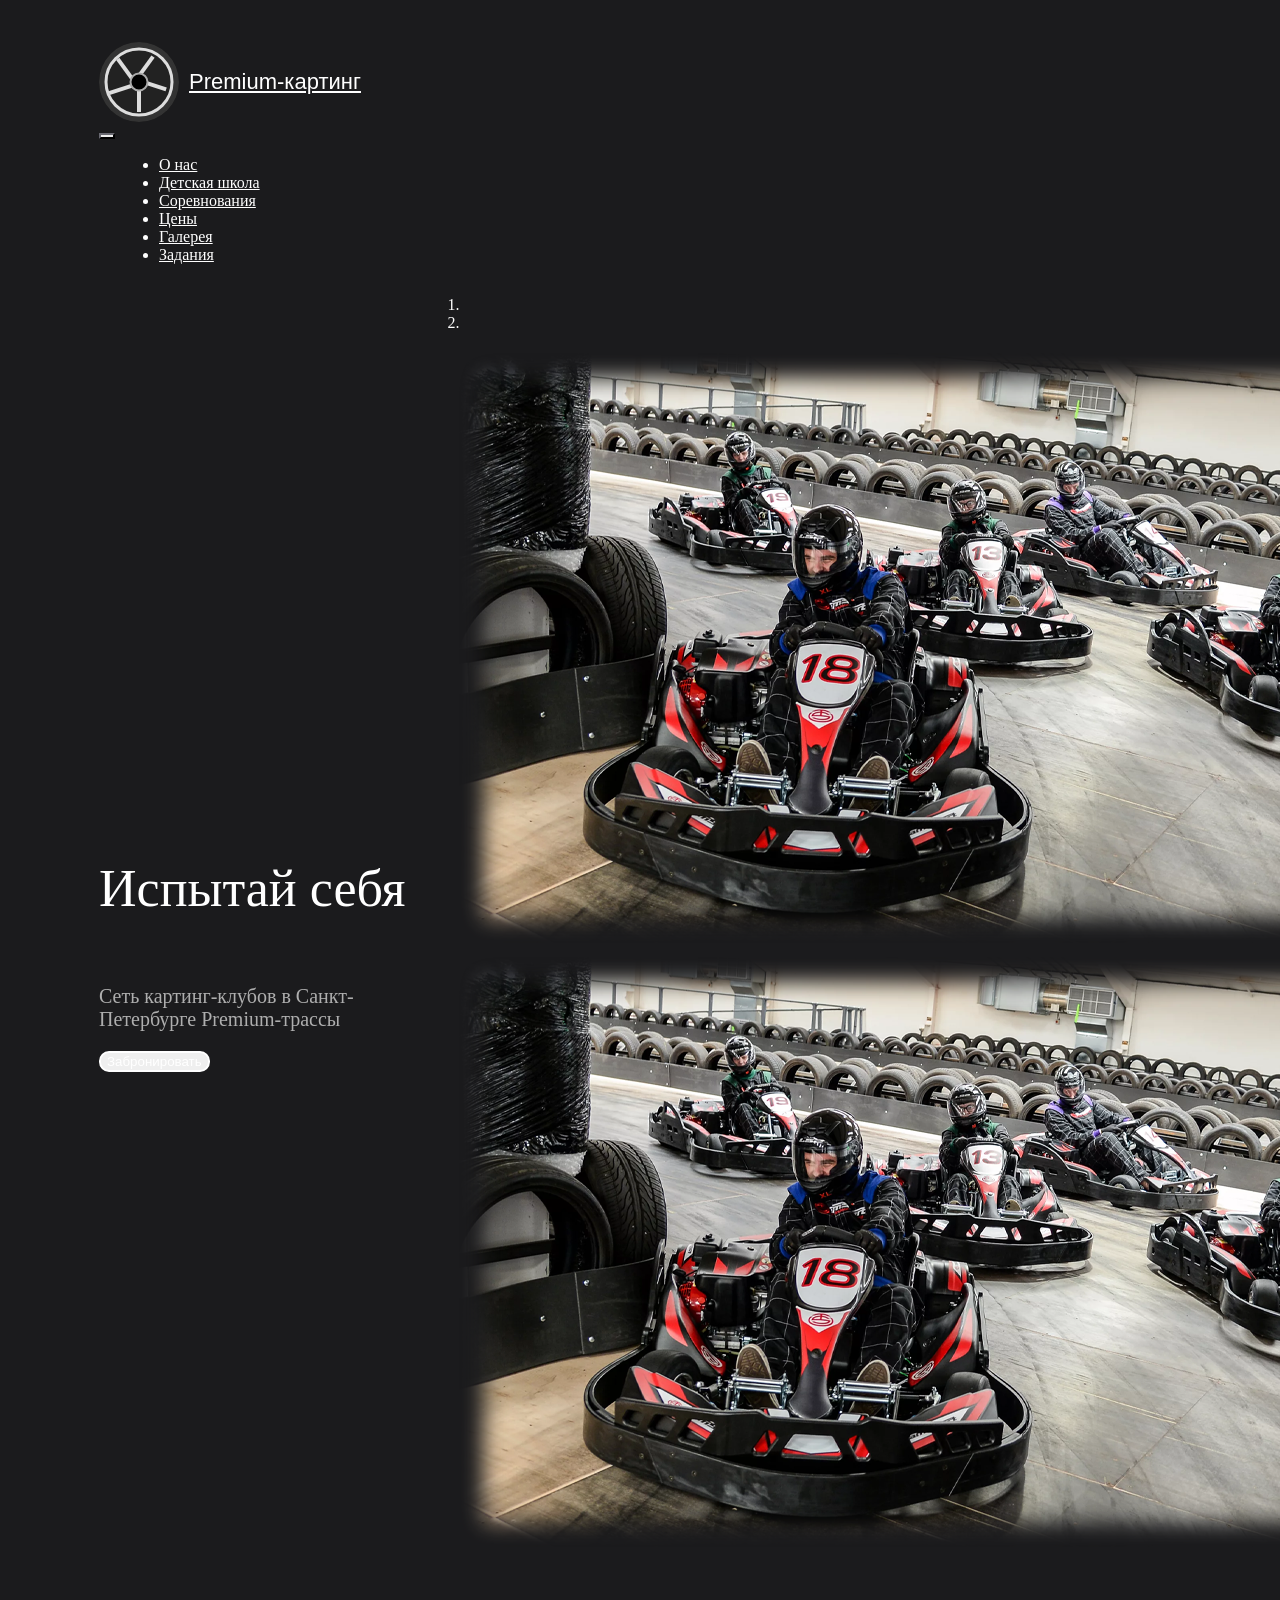
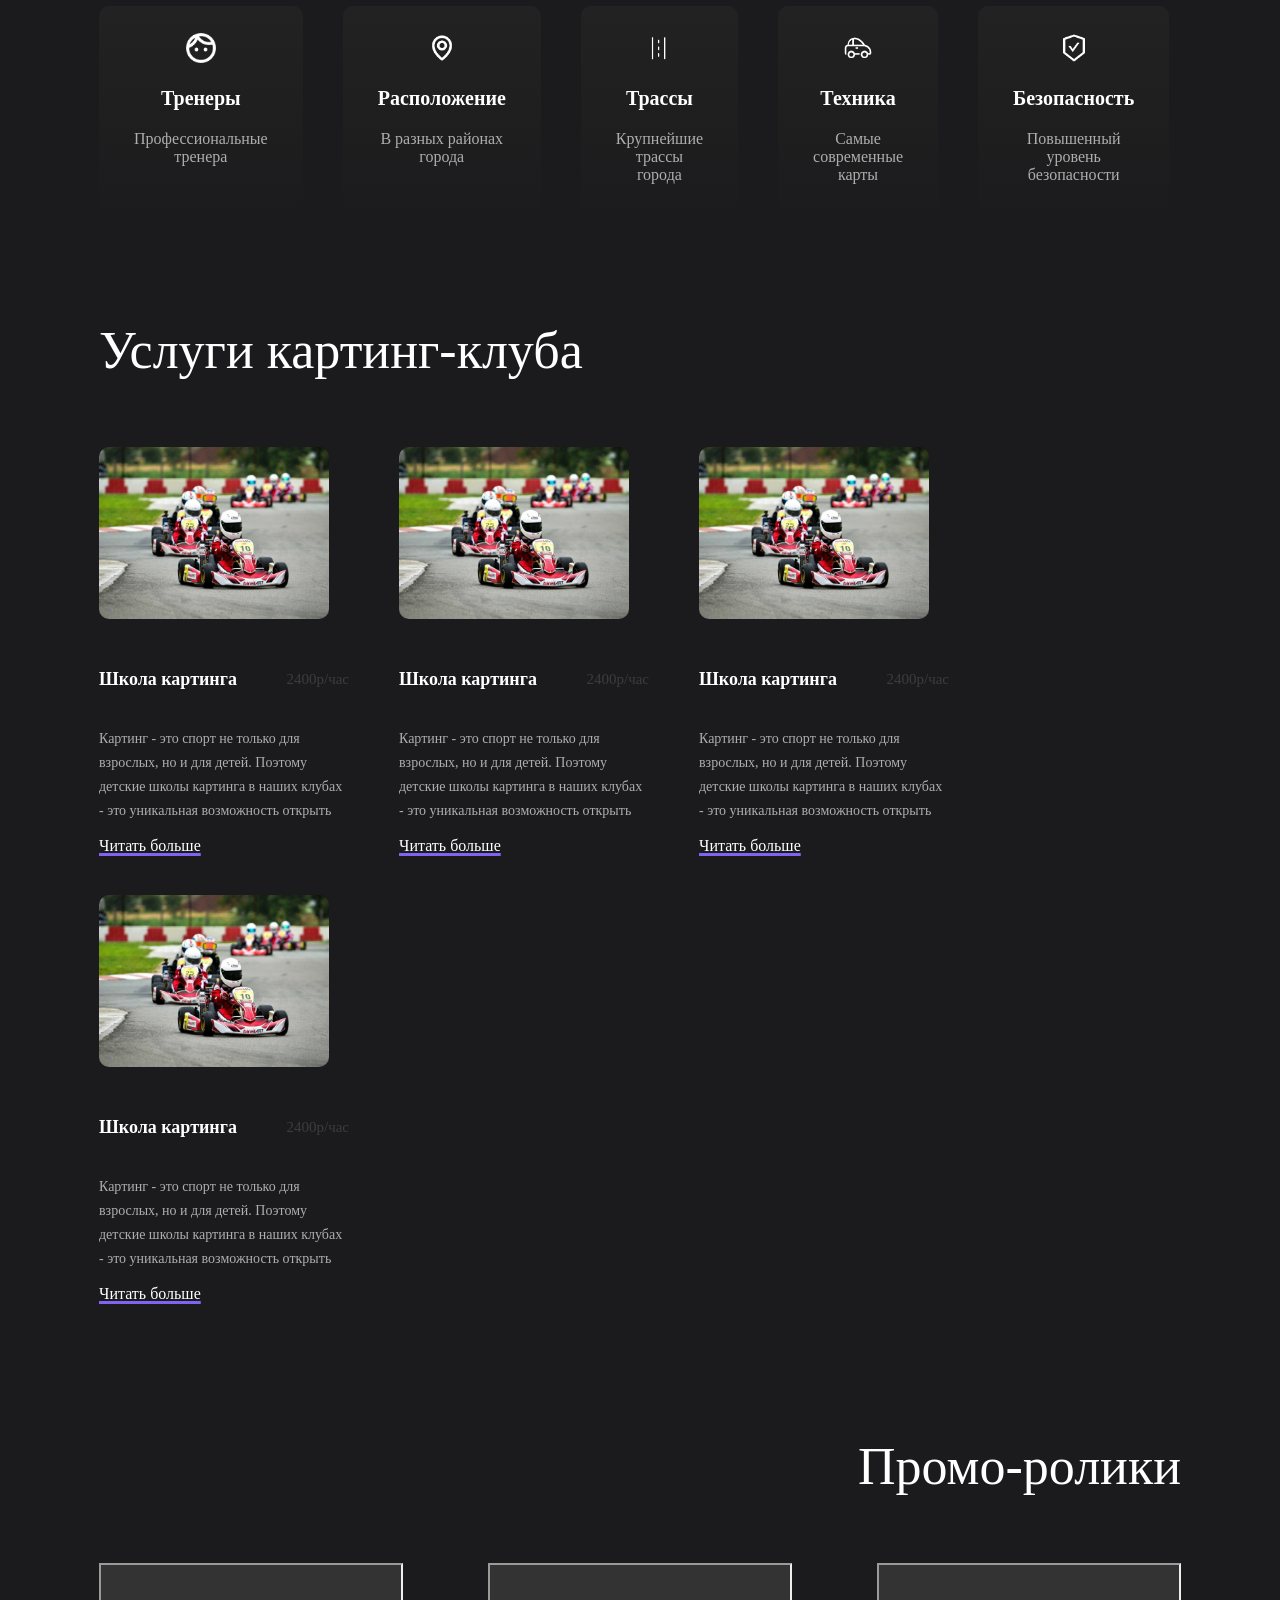
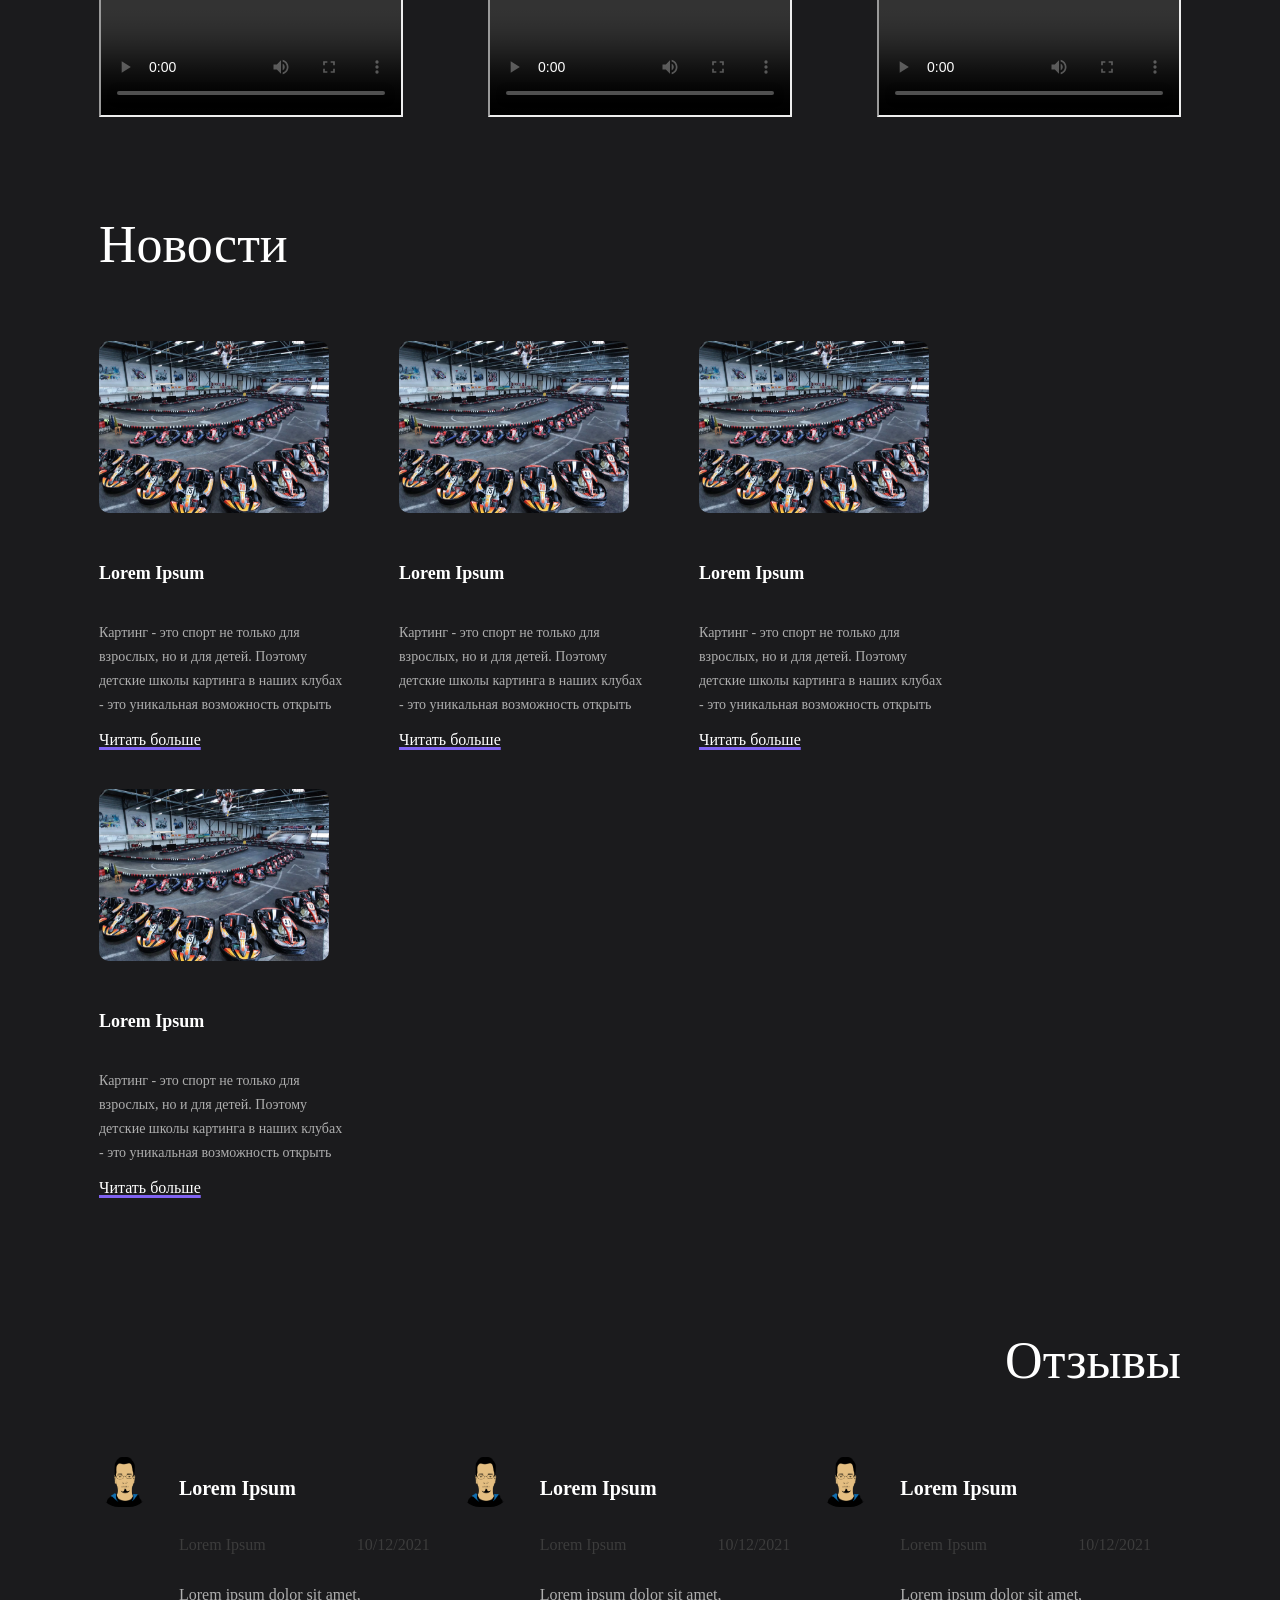
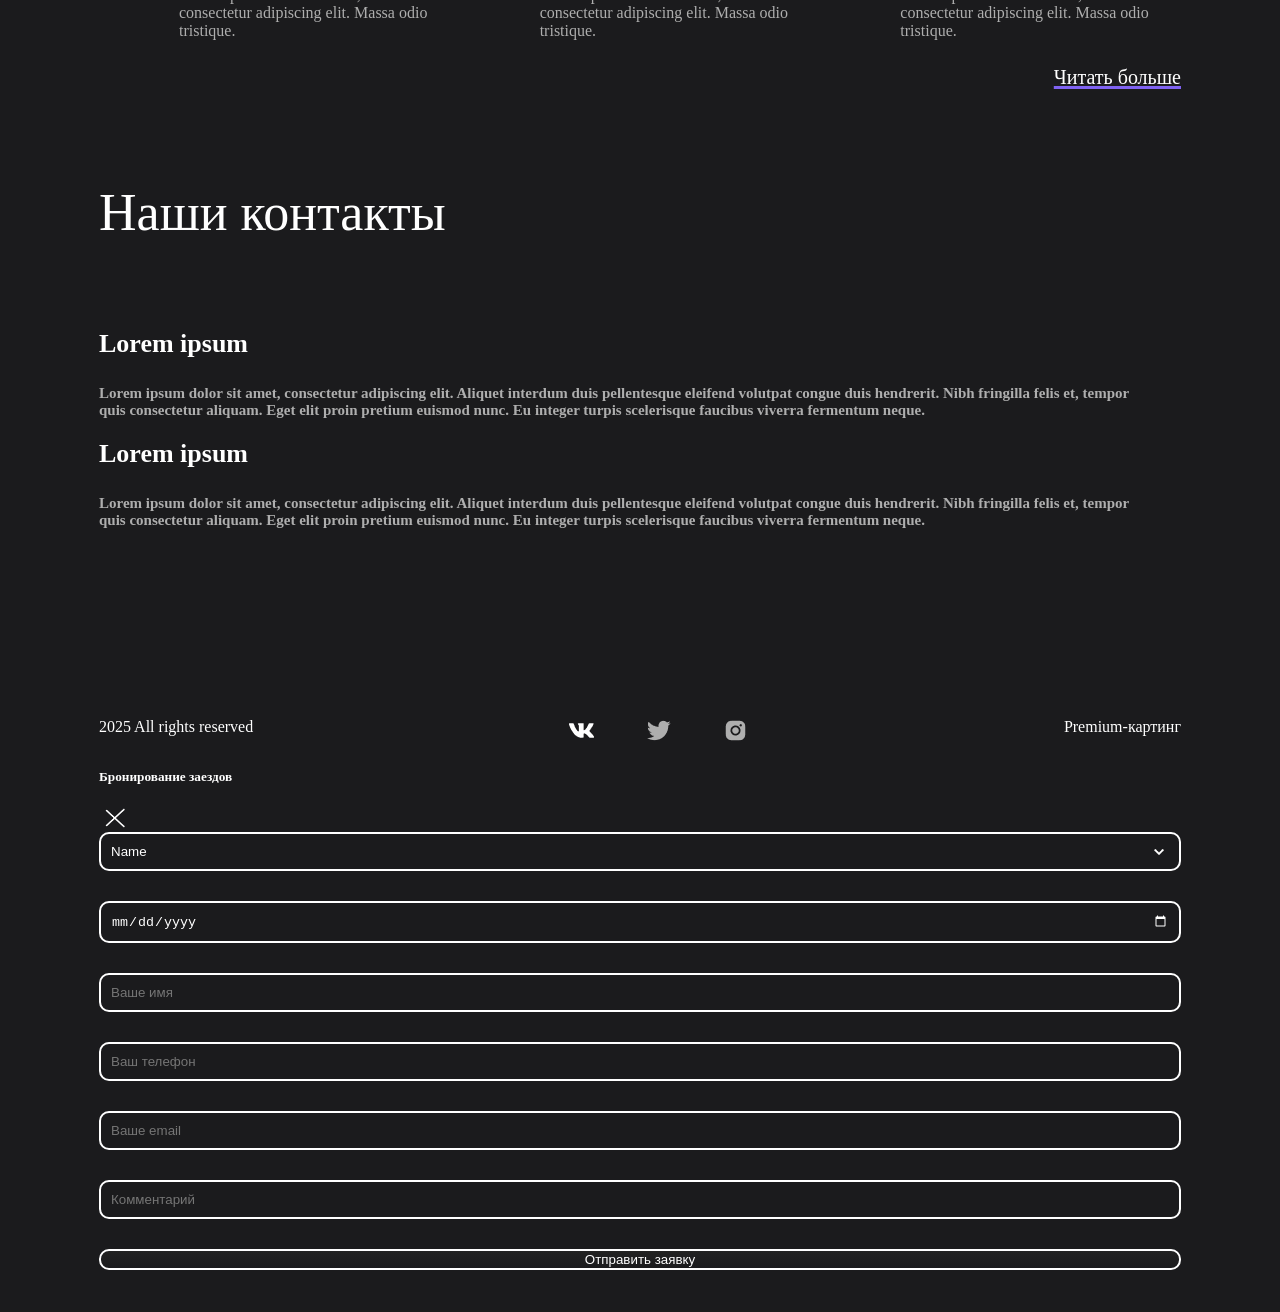
==== index.html @ c473bacd "Add files via upload" ====
<!DOCTYPE html>
<html lang="en">

<head>
  <meta charset="UTF-8">
  <meta http-equiv="X-UA-Compatible" content="IE=edge">
  <meta name="viewport" content="width=device-width, initial-scale=1.0">
  <link href="https:/cdn.jsdelivr.net/npm/bootstrap@5.1.1/dist/css/bootstrap.min.css" rel="stylesheet"
    integrity="sha384-F3w7mX95PdgyTmZZMECAngseQB83DfGTowi0iMjiWaeVhAn4FJkqJByhZMI3AhiU" crossorigin="anonymous">
  <title>Premium-картинг</title>
  <link rel="stylesheet" type="text/css" href="./style/style.css">
  <link rel="stylesheet" type="text/css" href="./style/logo.css">
</head>

<body>
  <header>
    <nav class="navbar navbar-expand-lg navbar-dark">
      <a class="nav-link logo-link" href="index.html">
        <div class="logo">
          <div class="tire"></div>
          <div class="rim"></div>
          <div class="spokes">
            <div class="spoke-1"></div>
            <div class="spoke-2"></div>
            <div class="spoke-3"></div>
            <div class="spoke-4"></div>
            <div class="spoke-5"></div>
          </div>
          <div class="hub"></div>
        </div>
        Premium-картинг
      </a>

      <button class="navbar-toggler" type="button" data-toggle="collapse" data-target="#navbarSupportedContent"
        aria-controls="navbarSupportedContent" aria-expanded="false" aria-label="Toggle navigation">
        <span class="navbar-toggler-icon"></span>
      </button>

      <div class="collapse navbar-collapse" id="navbarSupportedContent">
        <ul class="navbar-nav mr-auto">
          <li class="nav-item">
            <a class="nav-link" href="aboutUs.html">О нас</span></a>
          </li>
          <li class="nav-item">
            <a class="nav-link" href="school.html">Детская школа</a>
          </li>
          <li class="nav-item active">
            <a class="nav-link" href="competitions.html">Соревнования</span></a>
          </li>
          <!-- <li class="nav-item">
            <a class="nav-link" href="track.html">Трассы</a>
          </li> -->
          <li class="nav-item active">
            <a class="nav-link" href="price.html">Цены</span></a>
          </li>
          <li class="nav-item">
            <a class="nav-link" href="gallery.html">Галерея</a>
          </li>
          <li class="nav-item">
            <a class="nav-link" href="./tasks/picture.html">Задания</a>
          </li>
        </ul>
      </div>
    </nav>
  </header>

  <main>
    <div class="main_firstInfo">
      <div class="main_firstInfo__text">
        <p class="BlockTitle">Испытай себя</p>
        <p class="main_firstInfo__text__description">
          Сеть картинг-клубов в
          Санкт-Петербурге
          Premium-трассы
        </p>
        <button type="button" class="btn bookButton" data-toggle="modal" data-target="#exampleModal">
          Забронировать
        </button>
      </div>
      <div class="main_firstInfo__carusel">
        <div id="carouselExampleIndicators" class="carousel slide" data-ride="carousel">
          <ol class="carousel-indicators">
            <li data-target="#carouselExampleIndicators" data-slide-to="0" class="active"></li>
            <li data-target="#carouselExampleIndicators" data-slide-to="1"></li>
          </ol>
          <div class="carousel-inner">
            <div class="carousel-item active">
              <img class="d-block w-100" src="./assets/services/main.png" alt="Первый слайд">
            </div>
            <div class="carousel-item">
              <img class="d-block w-100" src="./assets/services/main.png" alt="Второй слайд">
            </div>
          </div>
          <a class="carousel-control-prev" href="#carouselExampleIndicators" role="button" data-slide="prev">
            <span class="carousel-control-prev-icon" aria-hidden="true"></span>
          </a>
          <a class="carousel-control-next" href="#carouselExampleIndicators" role="button" data-slide="next">
            <span class="carousel-control-next-icon" aria-hidden="true"></span>
          </a>
        </div>
      </div>
    </div>
    <div class="main_services_menu">
      <div class="main_services_menu__item">
        <img src="./assets/icons/man.png" class="main_services_menu__item__img">
        <p class="main_services_menu__item__title">Тренеры</p>
        <p class="main_services_menu__item__description">Профессиональные тренера</p>
      </div>
      <div class="main_services_menu__item">
        <img src="./assets/icons/map.png" class="main_services_menu__item__img">
        <p class="main_services_menu__item__title">Расположение</p>
        <p class="main_services_menu__item__description">В разных районах города</p>
      </div>
      <div class="main_services_menu__item">
        <img src="./assets/icons/road.png" class="main_services_menu__item__img">
        <p class="main_services_menu__item__title">Трассы</p>
        <p class="main_services_menu__item__description">Крупнейшие трассы города</p>
      </div>
      <div class="main_services_menu__item">
        <img src="./assets/icons/car.png" class="main_services_menu__item__img">
        <p class="main_services_menu__item__title">Техника</p>
        <p class="main_services_menu__item__description">Самые современные карты</p>
      </div>
      <div class="main_services_menu__item">
        <img src="./assets/icons/safety.png" class="main_services_menu__item__img">
        <p class="main_services_menu__item__title">Безопасность</p>
        <p class="main_services_menu__item__description">Повышенный уровень безопасности</p>
      </div>
    </div>
    <div class="main_services">
      <p class="BlockTitle">Услуги картинг-клуба</p>
      <div class="services">
        <div class="services_item">
          <img src="./assets/services/car.png" alt="" class="services_item__img">
          <div class="services_item__description">
            <p class="services_item__description__title">Школа картинга</p>
            <p class="services_item__description__cost">2400р/час</p>
          </div>
          <p class="services_item__text">
            Картинг - это спорт не только для
            взрослых, но и для детей. Поэтому
            детские школы картинга в наших
            клубах - это уникальная
            возможность открыть
          </p>
          <a href="" class="services_item__link">Читать больше</a>
        </div>
        <div class="services_item item2">
          <img src="./assets/services/car.png" alt="" class="services_item__img">
          <div class="services_item__description">
            <p class="services_item__description__title">Школа картинга</p>
            <p class="services_item__description__cost">2400р/час</p>
          </div>
          <p class="services_item__text">
            Картинг - это спорт не только для
            взрослых, но и для детей. Поэтому
            детские школы картинга в наших
            клубах - это уникальная
            возможность открыть
          </p>
          <a href="" class="services_item__link">Читать больше</a>
        </div>
        <div class="services_item item3">
          <img src="./assets/services/car.png" alt="" class="services_item__img">
          <div class="services_item__description">
            <p class="services_item__description__title">Школа картинга</p>
            <p class="services_item__description__cost">2400р/час</p>
          </div>
          <p class="services_item__text">
            Картинг - это спорт не только для
            взрослых, но и для детей. Поэтому
            детские школы картинга в наших
            клубах - это уникальная
            возможность открыть
          </p>
          <a href="" class="services_item__link">Читать больше</a>
        </div>
        <div class="services_item">
          <img src="./assets/services/car.png" alt="" class="services_item__img">
          <div class="services_item__description">
            <p class="services_item__description__title">Школа картинга</p>
            <p class="services_item__description__cost">2400р/час</p>
          </div>
          <p class="services_item__text">
            Картинг - это спорт не только для
            взрослых, но и для детей. Поэтому
            детские школы картинга в наших
            клубах - это уникальная
            возможность открыть
          </p>
          <a href="" class="services_item__link">Читать больше</a>
        </div>
      </div>
    </div>
    <div class="main_promo">
      <p class="BlockTitle promoTitle">Промо-ролики</p>
      <div class="promoVideo">
        <div class="embed-responsive embed-responsive-16by9">
          <iframe class="embed-responsive-item" src="./assets/video/river.mp4" allowfullscreen></iframe>
        </div>
        <div class="embed-responsive embed-responsive-16by9">
          <iframe class="embed-responsive-item" src="./assets/video/river.mp4" allowfullscreen></iframe>
        </div>
        <div class="embed-responsive embed-responsive-16by9">
          <iframe class="embed-responsive-item" src="./assets/video/river.mp4" allowfullscreen></iframe>
        </div>
      </div>
    </div>
    <div class="main_news">
      <p class="BlockTitle">Новости</p>
      <div class="services">
        <div class="services_item">
          <img src="./assets/services/news.png" alt="" class="services_item__img">
          <div class="services_item__description">
            <p class="services_item__description__title">Lorem Ipsum</p>
          </div>
          <p class="services_item__text">
            Картинг - это спорт не только для
            взрослых, но и для детей. Поэтому
            детские школы картинга в наших
            клубах - это уникальная
            возможность открыть
          </p>
          <a href="" class="services_item__link">Читать больше</a>
        </div>
        <div class="services_item item2">
          <img src="./assets/services/news.png" alt="" class="services_item__img">
          <div class="services_item__description">
            <p class="services_item__description__title">Lorem Ipsum</p>
          </div>
          <p class="services_item__text">
            Картинг - это спорт не только для
            взрослых, но и для детей. Поэтому
            детские школы картинга в наших
            клубах - это уникальная
            возможность открыть
          </p>
          <a href="" class="services_item__link">Читать больше</a>
        </div>
        <div class="services_item item3">
          <img src="./assets/services/news.png" alt="" class="services_item__img">
          <div class="services_item__description">
            <p class="services_item__description__title">Lorem Ipsum</p>
          </div>
          <p class="services_item__text">
            Картинг - это спорт не только для
            взрослых, но и для детей. Поэтому
            детские школы картинга в наших
            клубах - это уникальная
            возможность открыть
          </p>
          <a href="" class="services_item__link">Читать больше</a>
        </div>
        <div class="services_item">
          <img src="./assets/services/news.png" alt="" class="services_item__img">
          <div class="services_item__description">
            <p class="services_item__description__title">Lorem Ipsum</p>
          </div>
          <p class="services_item__text">
            Картинг - это спорт не только для
            взрослых, но и для детей. Поэтому
            детские школы картинга в наших
            клубах - это уникальная
            возможность открыть
          </p>
          <a href="" class="services_item__link">Читать больше</a>
        </div>
      </div>
    </div>
    <div class="main_reviews">
      <p class="BlockTitle promoTitle">Отзывы</p>
      <div class="main_reviews__content">
        <div class="main_reviews__content__item">
          <img src="assets/avatar.png" class="avatarImg">
          <div>
            <p class="main_reviews__content__item__name">Lorem Ipsum</p>
            <div class="main_reviews__content__item__description">
              <p>Lorem Ipsum</p>
              <p>10/12/2021</p>
            </div>
            <p class="main_reviews__content__item__text">
              Lorem ipsum dolor sit amet,
              consectetur adipiscing elit.
              Massa odio tristique.
            </p>
          </div>
        </div>
        <div class="main_reviews__content__item">
          <img src="assets/avatar.png" class="avatarImg">
          <div>
            <p class="main_reviews__content__item__name">Lorem Ipsum</p>
            <div class="main_reviews__content__item__description">
              <p>Lorem Ipsum</p>
              <p>10/12/2021</p>
            </div>
            <p class="main_reviews__content__item__text">
              Lorem ipsum dolor sit amet,
              consectetur adipiscing elit.
              Massa odio tristique.
            </p>
          </div>
        </div>
        <div class="main_reviews__content__item">
          <img src="assets/avatar.png" class="avatarImg">
          <div>
            <p class="main_reviews__content__item__name">Lorem Ipsum</p>
            <div class="main_reviews__content__item__description">
              <p>Lorem Ipsum</p>
              <p>10/12/2021</p>
            </div>
            <p class="main_reviews__content__item__text">
              Lorem ipsum dolor sit amet,
              consectetur adipiscing elit.
              Massa odio tristique.
            </p>
          </div>
        </div>
      </div>
      <p class="reviewsAll"><a href="" class="services_item__link">Читать больше</a></p>
    </div>
    <div class="main_contact">
      <p class="BlockTitle">Наши контакты</p>
      <div class="contactContent">
        <div class="contactContent_text">
          <p class="contactContent_text__title">Lorem ipsum</p>
          <p class="contactContent_text__description">
            Lorem ipsum dolor sit amet, consectetur adipiscing elit.
            Aliquet interdum duis pellentesque eleifend volutpat
            congue duis hendrerit. Nibh fringilla felis et, tempor quis
            consectetur aliquam. Eget elit proin pretium euismod nunc.
            Eu integer turpis scelerisque faucibus viverra fermentum
            neque.
          </p>
          <p class="contactContent_text__title">Lorem ipsum</p>
          <p class="contactContent_text__description">
            Lorem ipsum dolor sit amet, consectetur adipiscing elit.
            Aliquet interdum duis pellentesque eleifend volutpat
            congue duis hendrerit. Nibh fringilla felis et, tempor quis
            consectetur aliquam. Eget elit proin pretium euismod nunc.
            Eu integer turpis scelerisque faucibus viverra fermentum
            neque.
          </p>
        </div>
        <div class="contactContent_map">
          <script type="text/javascript" charset="utf-8" async
            src="https:/api-maps.yandex.ru/services/constructor/1.0/js/?um=constructor%3Abec0ca81d388abaa24dfe40995cbfd35f0a3e4ffed450c019bff5d956adc6a46&amp;width=300&amp;height=306&amp;lang=ru_RU&amp;scroll=true"></script>
        </div>
      </div>
    </div>
  </main>

  <footer class="footer">
    <div class="footer_text">2025 All rights reserved</div>
    <div class="footer_icons">
      <img src="./assets/icons/vk.png" alt="">
      <img src="./assets/icons/twitter.png" alt="">
      <img src="./assets/icons/instagram.png" alt="">
    </div>
    <div class="footer_text">Premium-картинг</div>
  </footer>

  <div class="modal fade" id="exampleModal" tabindex="-1" role="dialog" aria-labelledby="exampleModalLabel"
    aria-hidden="true">
    <div class="modal-dialog" role="document">
      <div class="modal-content">
        <div class="modal-header">
          <h5 class="modal-title" id="exampleModalLabel">Бронирование заездов</h5>
          <button type="button" class="close" data-dismiss="modal" aria-label="Close">
            <img src="./assets/cross.png">
          </button>
        </div>
        <div class="modal-body">
          <select name="hero[]" class="modalSelect">
            <option disabled>Выберите картодром</option>
            <option value="Name">Name</option>
            <option value="Name">Name</option>
            <option value="Name">Name</option>
            <option value="Name">Name</option>
          </select>
          <input type="date" placeholder="Ваше имя" class="modalInput">
          <input type="text" placeholder="Ваше имя" class="modalInput">
          <input type="text" placeholder="Ваш телефон" class="modalInput">
          <input type="email" placeholder="Ваше email" class="modalInput">
          <input type="text" placeholder="Комментарий" class="modalInput">
        </div>
        <div class="modal-footer">
          <button type="button" class="btn modalButton">Отправить заявку</button>
        </div>
      </div>
    </div>
  </div>
  <script src="https:/code.jquery.com/jquery-3.4.1.slim.min.js"
    integrity="sha384-J6qa4849blE2+poT4WnyKhv5vZF5SrPo0iEjwBvKU7imGFAV0wwj1yYfoRSJoZ+n"
    crossorigin="anonymous"></script>
  <script src="https:/cdn.jsdelivr.net/npm/popper.js@1.16.0/dist/umd/popper.min.js"
    integrity="sha384-Q6E9RHvbIyZFJoft+2mJbHaEWldlvI9IOYy5n3zV9zzTtmI3UksdQRVvoxMfooAo"
    crossorigin="anonymous"></script>
  <script src="https:/stackpath.bootstrapcdn.com/bootstrap/4.4.1/js/bootstrap.min.js"
    integrity="sha384-wfSDF2E50Y2D1uUdj0O3uMBJnjuUD4Ih7YwaYd1iqfktj0Uod8GCExl3Og8ifwB6"
    crossorigin="anonymous"></script>
  <script>
    $('#myModal').on('shown.bs.modal', function () {
      $('#myInput').trigger('focus')
    })
  </script>
</body>

</html>
---- style/style.css ----
body {
    background: #1B1B1D;
    padding: 34px 91px;
    color: #FFFFFF;
    min-height: 100vh;
    display: flex;
    flex-direction: column;
}

a {
    color: #FFFFFF !important;
}

/*Header*/
.navbar-nav {
    margin-left: auto;
}

.logo-link {
    display: flex;
    flex-direction: row;
    align-items: center;
    gap: 10px;
    font-size: 22px;
    font-weight: 500;
    font-family: 'Arial', 'Verdana', sans-serif;
}

.nav-item {
    margin-left: 20px;
}

.nav-link.active {
    color: #8063F2  !important;
}

.nav-item:hover a {
    color: #8063F2 !important;
}

.navbar-dark .navbar-toggler {
    border-color: #1B1B1D;
}

.main_firstInfo {
    display: flex;
    align-items: center;
}

.main_firstInfo__carusel {
    width: 70%;
}

.main_firstInfo__text {
    width: 30%;
}

.bookButton {
    color: #FFFFFF;
    border: 2px solid #FFFFFF;
    box-sizing: border-box;
    border-radius: 10px;
}

.bookButton:hover {
    color: #FFFFFF;
    background: #8063F2 !important;
    border: 2px solid #8063F2;
}

.main_firstInfo__text__description {
    color: #AEAEAE;
    font-size: 20px;
}

.modal-content,
.close {
    background: #1B1B1D;
    border: 0;
}

.modal-header,
.modal-footer {
    border: 0;
}

.modal-footer {
    justify-content: center;
}

.modalButton {
    background: linear-gradient(180deg, #222222 0%, rgba(34, 34, 34, 0) 100%);
    border-radius: 10px;
    color: #FFFFFF;
    border: 2px solid #FFFFFF;
    width: 100%;
}

.modalInput,
.modalSelect {
    width: 100%;
    border: 2px solid #FFFFFF;
    box-sizing: border-box;
    border-radius: 10px;
    background: #1B1B1D;
    margin-bottom: 30px;
    padding: 10px;
    color: white;
}

.modalSelect {
    appearance: none;
    background: url(../assets/icons/arrow.png) no-repeat right;
    background-size: 10px;
    background-position-x: calc(100% - 15px);
}

.modalInput::-webkit-calendar-picker-indicator {
    filter: invert(1);
}

.main_services_menu {
    display: flex;
    margin-top: 50px;
    justify-content: space-between;
}

.main_services_menu__item {
    background: linear-gradient(180deg, #222222 0%, rgba(34, 34, 34, 0) 100%);
    border-radius: 10px;
    padding: 27px 35px;
    width: 100%;
    text-align: center;
    margin-right: 40px;
}

.main_services_menu__item__img {
    width: 30px;
}

.main_services_menu__item__title {
    font-weight: 600;
    font-size: 20px;
}

.main_services_menu__item__description {
    color: #AEAEAE;
    font-size: 16px;
}

.close img {
    width: 20px;
    height: 20px;
}

.BlockTitle {
    font-size: 52px;
    line-height: 88px;
    margin-top: 80px;
}

.services {
    display: flex;
    flex-wrap: wrap;
}

.services_item {
    width: 250px;
    margin-bottom: 40px;
}

.item2 {
    margin: 0 25px 0 50px;
}

.item3 {
    margin: 0 50px 0 25px;
}

.services_item__img {
    width: 230px;
    height: 172px;
    border-radius: 10px;
    background: linear-gradient(180deg, #222222 0%, rgba(34, 34, 34, 0) 100%);
}

.services_item__description {
    display: flex;
    justify-content: space-between;
    margin-top: 22px;
    align-items: center;
}

.services_item__description__title {
    font-weight: 600;
    font-size: 18px;
    line-height: 32px;
}

.services_item__description__cost {
    color: #3C3C3C;
    font-size: 15px;
    line-height: 24px;
}

.services_item__text {
    font-size: 14px;
    line-height: 24px;
    color: #AEAEAE;
}

.services_item__link {
    text-decoration: underline #8063F2 3px;
}

.promoVideo {
    display: flex;
    justify-content: space-between;
    flex-wrap: wrap;
}

.wrapper {
    background-color: #1B1B1D !important;
}

.promoTitle {
    text-align: end;
}

.main_contact {
    margin-bottom: 150px;
}

.contactContent {
    display: flex;
}

.contactContent_map {
    margin-left: 40px;
    border-radius: 10px;
}

.contactContent_text__title {
    font-weight: 600;
    font-size: 26px;
    margin-top: 20px;
}

.contactContent_text__description {
    color: #AEAEAE;
    font-weight: 600;
    font-size: 15px;
}


.main_reviews__content {
    display: flex;
}

.main_reviews__content__item {
    display: flex;
    margin-right: 30px;
}

.avatarImg {
    width: 50px;
    height: 50px;
    border-radius: 20px;
    margin-right: 30px;
}

.main_reviews__content__item__name {
    font-weight: 600;
    font-size: 20px;
}

.main_reviews__content__item__description {
    display: flex;
    color: #3C3C3C;
    justify-content: space-between;
}

.main_reviews__content__item__text {
    color: #AEAEAE;
}

.reviewsAll {
    text-align: end;
    margin-top: 10px;
    font-size: 20px;
}

.page_title {
    text-align: center;
}

.aboutUs_img {
    max-width: 600px;
    padding: 10px;
    width: 100%;
}

.aboutUs_img_car {
    max-width: 300px;
    padding: 10px;
    width: 100%;
}

.noInfo_block {
    display: flex;
    flex-direction: column;
    gap: 12px;
    align-items: center;
    justify-content: center;
}

.noInfo__block_img {
    background-color: aliceblue;
    width: 400px;
    height: fit-content;
}

.noInfo__block_img img {
    width: 100%;
    max-width: 600px;
}

.noInfo__block_text {
    text-align: center;
}

.competitionsBlock {
    display: grid;
    grid-template-columns: 1fr;
    gap: 24px;
}

.tasks-nav {
    display: flex;
    flex-wrap: wrap;
}

/*Footer*/
.footer {
    display: flex;
    justify-content: space-between;
    margin-top: auto;
    padding-top: 24px;
}

.footer_icons img {
    margin: 0 24px;
}


/*Media*/
@media (max-width: 575.98px) {
    body {
        background: #1B1B1D;
        padding: 10px 20px;
        color: #FFFFFF;
    }

    .logo {
        width: 75px;
        height: 50px;
    }

    .navbar-nav {
        font-weight: 600;
        font-size: 20px;
    }

    .navbar-collapse {
        margin-top: 30px;
    }

    .main_services_menu {
        flex-wrap: wrap;
    }

    .main_services_menu__item {
        margin-left: auto;
        margin-right: auto;
        width: 400px;
    }

    .BlockTitle {
        font-size: 28px;
    }

    .item2 {
        margin: 0;
    }

    .item3 {
        margin: 0;
    }

    .services_item {
        margin-bottom: 40px;
        margin-left: auto;
        margin-right: auto;
    }

    .footer {
        flex-direction: column;
        text-align: center;
    }

    .footer_icons img {
        margin: 0 24px;
    }

    .footer_text {
        order: 2;
    }

    .footer_icons {
        order: 1;
        margin-bottom: 24px;
    }

    .footer_text {
        order: 3;
        margin-top: 10px;
    }

    .promoVideo {
        margin-left: auto;
        margin-right: auto;
    }

    .promoTitle {
        text-align: center;
    }

    .embed-responsive.embed-responsive-16by9 {
        margin-left: auto;
        margin-right: auto;
        margin-bottom: 40px;
    }

    .contactContent {
        flex-direction: column;
    }

    .contactContent_map {
        margin-left: auto;
        margin-right: auto;
    }

    .main_firstInfo {
        display: flex;
        align-items: center;
        flex-direction: column;
    }

    .main_firstInfo__carusel {
        width: 100%;
        margin-top: 30px;
    }

    .main_firstInfo__text__description {
        margin-top: -20px;
    }

    .main_firstInfo__text {
        width: 100%;
    }

    .main_reviews__content {
        flex-wrap: wrap;
    }

    .main_reviews__content__item {
        width: 100%;
        margin-bottom: 20px;
    }

    .reviewsAll {
        text-align: center;
    }

    .noInfo__block_img {
        width: 80%;
    }
}

@media (min-width: 576px) and (max-width: 767.98px) {
    body {
        background: #1B1B1D;
        padding: 10px 20px;
        color: #FFFFFF;
    }

    .logo {
        width: 75px;
        height: 50px;
    }

    .navbar-nav {
        font-weight: 600;
        font-size: 20px;
    }

    .navbar-collapse {
        margin-top: 30px;
    }

    .BlockTitle {
        font-size: 28px;
    }

    .item2 {
        margin: 0;
    }

    .item3 {
        margin: 0;
    }

    .services_item {
        margin-bottom: 40px;
        margin-left: auto;
        margin-right: auto;
    }

    .embed-responsive.embed-responsive-16by9 {
        margin-left: auto;
        margin-right: auto;
        margin-bottom: 40px;
    }

    .promoTitle {
        text-align: center;
    }

    .contactContent {
        flex-direction: column;
    }

    .contactContent_map {
        margin-left: auto;
        margin-right: auto;
    }

    .main_firstInfo {
        display: flex;
        align-items: center;
        flex-direction: column;
    }

    .main_firstInfo__carusel {
        width: 100%;
        margin-top: 30px;
    }

    .main_firstInfo__text__description {
        margin-top: -20px;
    }

    .main_firstInfo__text {
        width: 100%;
    }

    .main_services_menu {
        flex-wrap: wrap;
    }

    .main_services_menu__item {
        margin-left: auto;
        margin-right: auto;
        width: 400px;
    }

    .main_reviews__content {
        flex-wrap: wrap;
    }

    .main_reviews__content__item {
        width: 100%;
        margin-bottom: 20px;
    }
}

@media (min-width: 768px) and (max-width: 991.98px) {
    body {
        background: #1B1B1D;
        padding: 10px 20px;
        color: #FFFFFF;
    }

    .logo {
        width: 75px;
        height: 50px;
    }

    .navbar-nav {
        font-weight: 600;
        font-size: 20px;
    }

    .navbar-collapse {
        margin-top: 30px;
    }

    .BlockTitle {
        font-size: 28px;
    }

    .item2 {
        margin: 0;
    }

    .item3 {
        margin: 0;
    }

    .services_item {
        margin-bottom: 40px;
        margin-left: auto;
        margin-right: auto;
    }

    .contactContent_text__title {
        margin-top: 10px;
    }

    .contactContent {
        flex-direction: column;
    }

    .contactContent_map {
        margin-left: auto;
        margin-right: auto;
    }

    .main_firstInfo__carusel {
        margin-top: 70px;
    }

    .main_services_menu {
        flex-wrap: wrap;
    }

    .main_services_menu__item {
        margin-left: auto;
        margin-right: auto;
        width: 400px;
    }
}

@media (min-width: 992px) and (max-width: 1199.98px) {
    body {
        background: #1B1B1D;
        padding: 10px 40px;
        color: #FFFFFF;
    }

    .logo {
        width: 113px;
        height: 75px;
    }

    .nav-item {
        margin-left: 10px;
    }

    .BlockTitle {
        font-size: 28px;
    }

    .services_item {
        margin-bottom: 40px;
        margin-left: auto;
        margin-right: auto;
    }

    .contactContent_text__title {
        margin-top: 10px;
    }
}

@media (min-width: 1200px) {}
---- style/logo.css ----
.logo {
    width: 80px;
    height: 80px;
    position: relative;
}

.tire {
    position: absolute;
    width: 100%;
    height: 100%;
    border-radius: 50%;
    background: #111;
    box-shadow: inset 0 0 0 8px #333;
}

.rim {
    position: absolute;
    width: 63px;
    height: 63px;
    top: 50%;
    left: 50%;
    transform: translate(-50%, -50%);
    border-radius: 50%;
    background: #222;
    border: 3px solid #ddd;
}

.spokes {
    position: absolute;
    width: 10px;
    height: 10px;
    top: 50%;
    left: 50%;
    transform: translate(-50%, -50%);
    border-radius: 50%;
}

.spoke-1,
.spoke-2,
.spoke-3,
.spoke-4 ,
.spoke-5  {
    content: '';
    position: absolute;
    top: 50%;
    left: 50%;
    background: #ddd;
    transform-origin: top left;
}

.spoke-1 {
    width: 4px;
    height: 30px;
    transform: translate(-50%, 0) rotate(72deg);
}

.spoke-2 {
    width: 4px;
    height: 30px;
    transform: translate(-50%, 0) rotate(144deg);
}

.spoke-3 {
    width: 4px;
    height: 30px;
    transform: translate(-50%, 0) rotate(216deg);
}

.spoke-4 {
    width: 4px;
    height: 30px;
    transform: translate(-50%, 0);
}

.spoke-5 {
    width: 4px;
    height: 30px;
    transform: translate(-50%, 0) rotate(288deg);
}

.hub {
    position: absolute;
    width: 15px;
    height: 15px;
    top: 50%;
    left: 50%;
    transform: translate(-50%, -50%);
    background: #000;
    border: 2px solid #aaa;
    border-radius: 50%;
    z-index: 10;
}
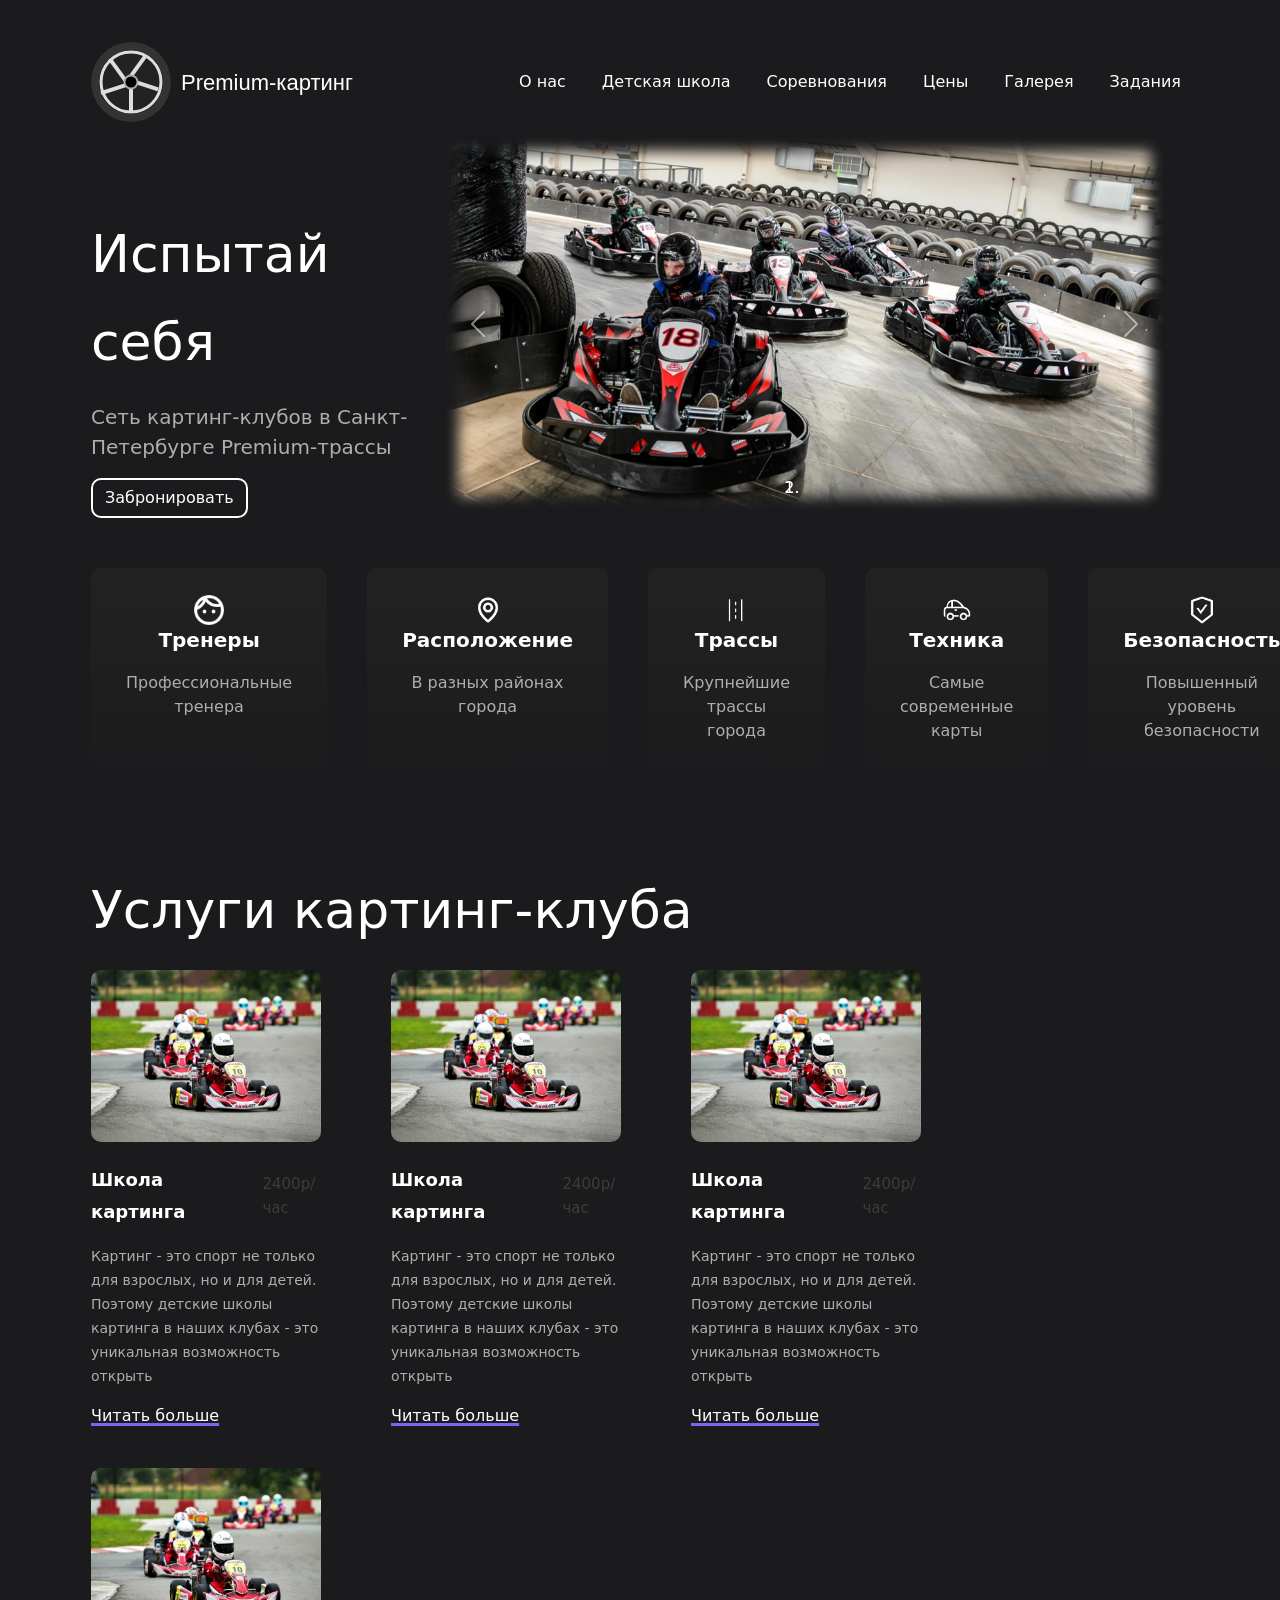
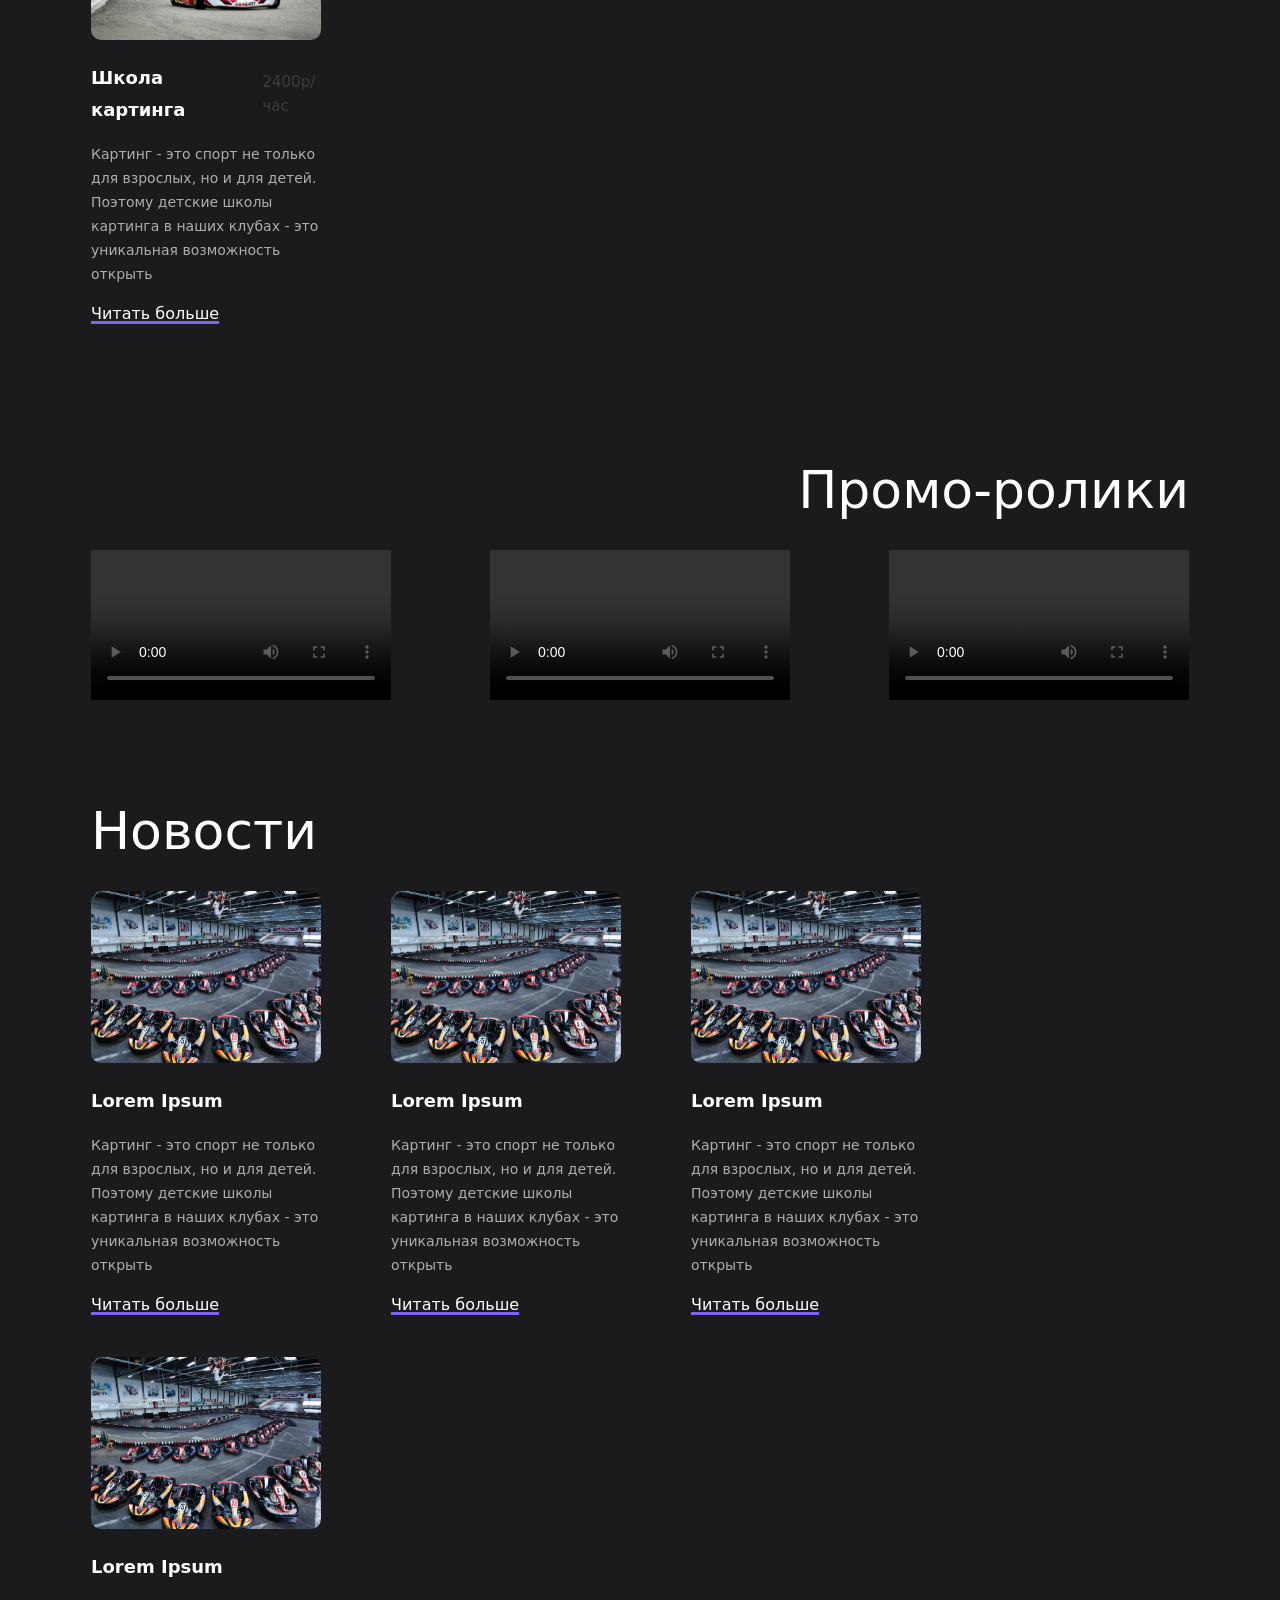
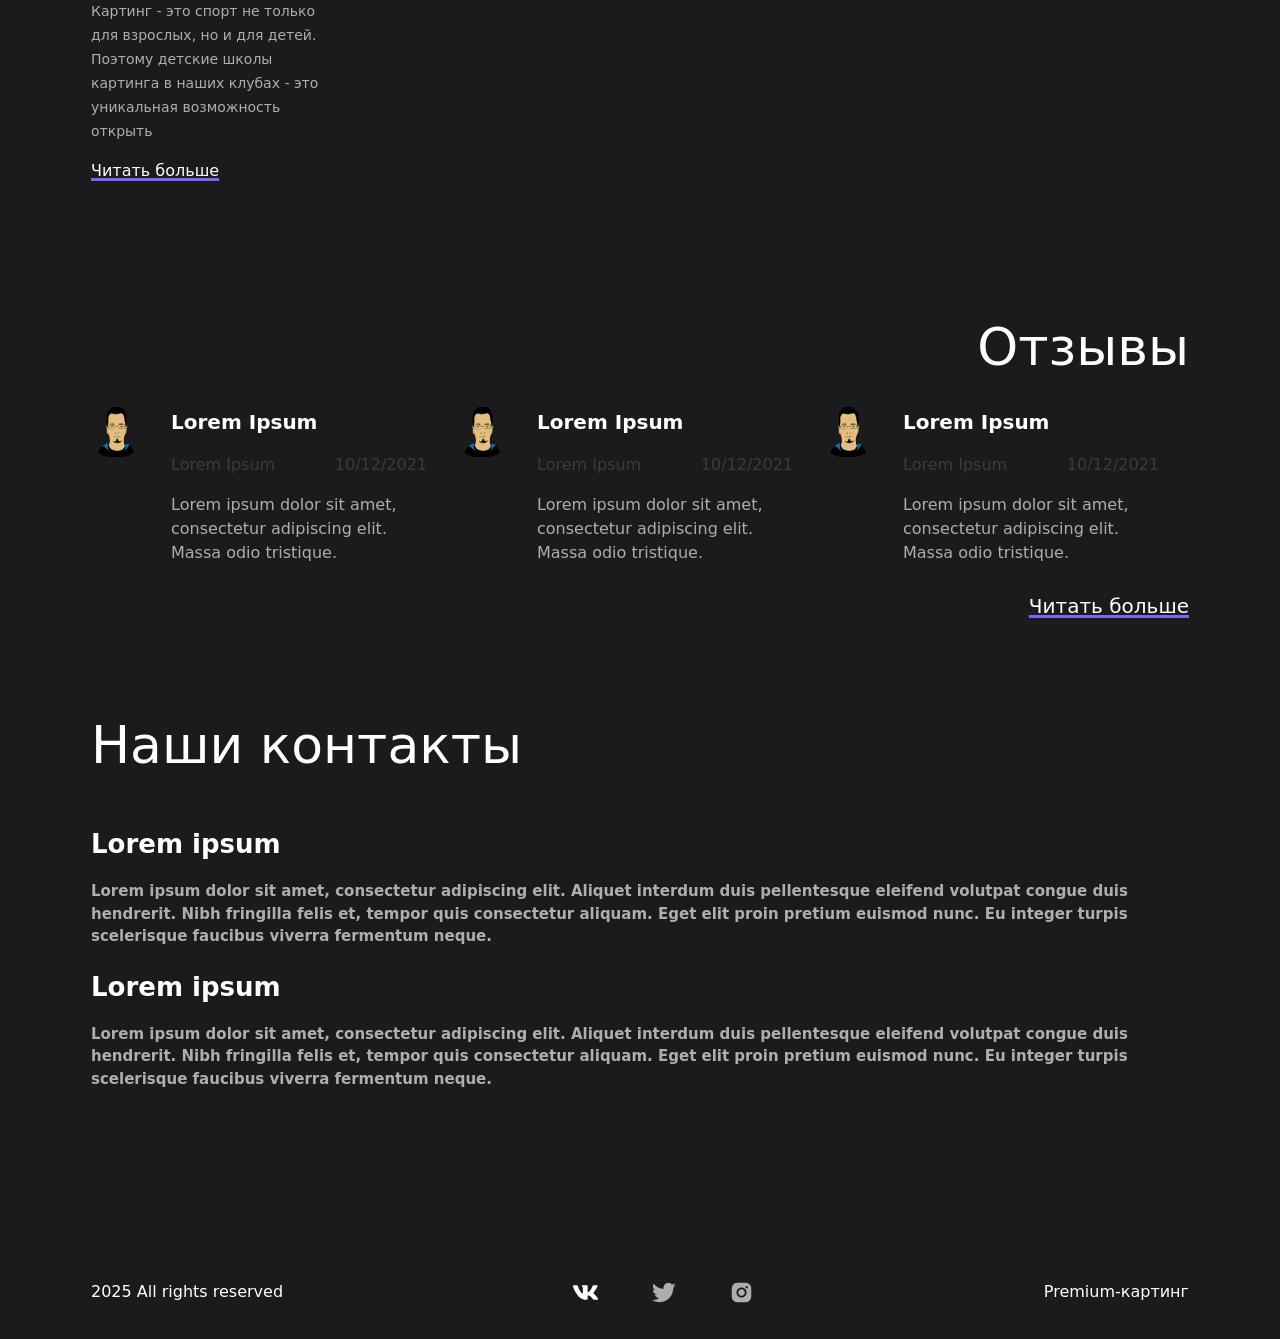
==== commit ec8a6571: "Add files via upload" ====
--- a/index.html
+++ b/index.html
@@ -5,7 +5,7 @@
   <meta charset="UTF-8">
   <meta http-equiv="X-UA-Compatible" content="IE=edge">
   <meta name="viewport" content="width=device-width, initial-scale=1.0">
-  <link href="https:/cdn.jsdelivr.net/npm/bootstrap@5.1.1/dist/css/bootstrap.min.css" rel="stylesheet"
+  <link href="https://cdn.jsdelivr.net/npm/bootstrap@5.1.1/dist/css/bootstrap.min.css" rel="stylesheet"
     integrity="sha384-F3w7mX95PdgyTmZZMECAngseQB83DfGTowi0iMjiWaeVhAn4FJkqJByhZMI3AhiU" crossorigin="anonymous">
   <title>Premium-картинг</title>
   <link rel="stylesheet" type="text/css" href="./style/style.css">
@@ -389,13 +389,13 @@
       </div>
     </div>
   </div>
-  <script src="https:/code.jquery.com/jquery-3.4.1.slim.min.js"
+  <script src="https://code.jquery.com/jquery-3.4.1.slim.min.js"
     integrity="sha384-J6qa4849blE2+poT4WnyKhv5vZF5SrPo0iEjwBvKU7imGFAV0wwj1yYfoRSJoZ+n"
     crossorigin="anonymous"></script>
-  <script src="https:/cdn.jsdelivr.net/npm/popper.js@1.16.0/dist/umd/popper.min.js"
+  <script src="https://cdn.jsdelivr.net/npm/popper.js@1.16.0/dist/umd/popper.min.js"
     integrity="sha384-Q6E9RHvbIyZFJoft+2mJbHaEWldlvI9IOYy5n3zV9zzTtmI3UksdQRVvoxMfooAo"
     crossorigin="anonymous"></script>
-  <script src="https:/stackpath.bootstrapcdn.com/bootstrap/4.4.1/js/bootstrap.min.js"
+  <script src="https://stackpath.bootstrapcdn.com/bootstrap/4.4.1/js/bootstrap.min.js"
     integrity="sha384-wfSDF2E50Y2D1uUdj0O3uMBJnjuUD4Ih7YwaYd1iqfktj0Uod8GCExl3Og8ifwB6"
     crossorigin="anonymous"></script>
   <script>
